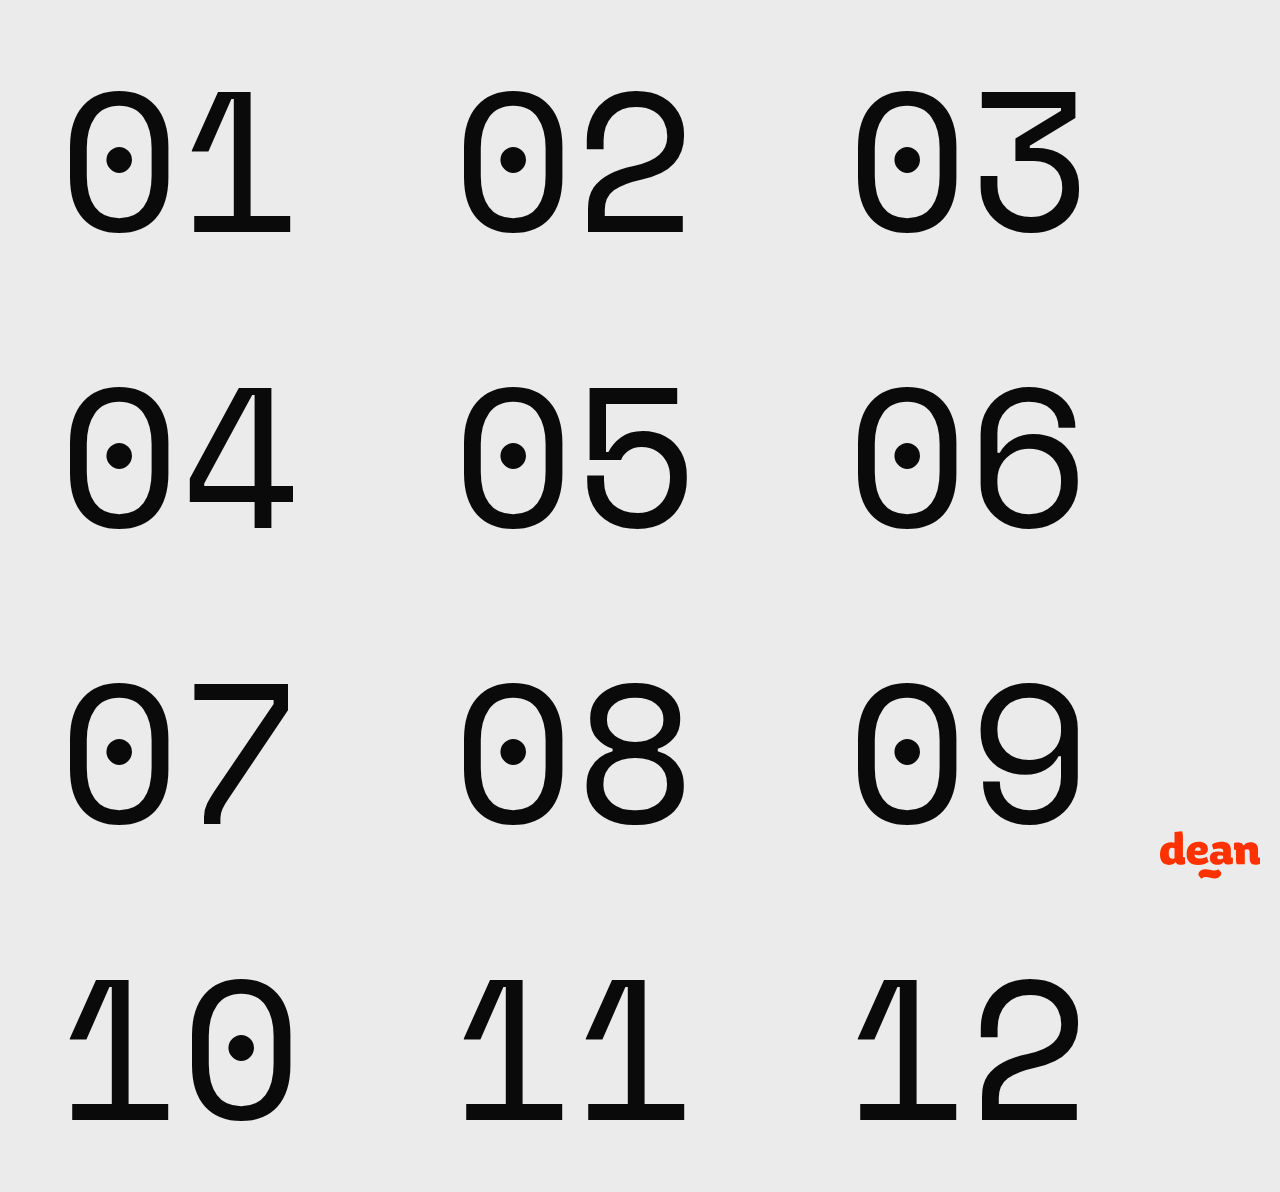
==== index.html @ 3c26eb89 "6" ====
<!DOCTYPE html>
<html lang="en">
  <head>
    <link rel="icon" href="#" type="image/x-icon" />
    <style>
      .img-bottom-right {
        position: fixed;
        bottom: 20px;
        right: 20px;
      }
    </style>
    <meta charset="utf-8" />
    <meta http-equiv="X-UA-Compatible" content="IE=edge" />

    <title>dean.one</title>
    <link rel="stylesheet" href="style.css" />
    <link rel="preconnect" href="https://fonts.googleapis.com" />
    <link rel="preconnect" href="https://fonts.gstatic.com" crossorigin />
    <link
      href="https://fonts.googleapis.com/css2?family=IBM+Plex+Mono&family=Space+Mono&display=swap"
      rel="stylesheet"
    />
  </head>
  
  <body>
    <div>
      <a href="./01-text/01.html">01</a>
      <a href="./02-elemente/02.html">02</a>
      <a href="./03-muster/03.html">03</a>
      <a href="./04-text/04.html">04</a>
      <a href="./05-kreis/05.html">05</a>
      <a href="./06-quadrat/06.html">06</a>
      <a href="./07-dreieck/07.html">07</a>
      <a href="./08-parallelogramm/08.html">08</a>
      <a href="./09-logo-animiert/09.html">09</a>
      <a href="./10-typo/10.html">10</a>
      <a href="./11-produkte/11.html">11</a>
      <a href="./12-danke/12.html">12</a>
    </div>

    <img
      src="./logo/dean.one-Logo-RGB.svg"
      class="img-bottom-right"
      height="50"
      width="100"
    />
  </body>
</html>
---- style.css ----
body {
  background-color: #ebebeb;
  padding: 0;
  width: 100%;
  height: 100vh;
  font-size: 200px;
}

a {
  font-family: 'Space Mono', monospace;
  color: #0a0a0a;
  text-align: center;
  margin-inline: 50px;
  text-decoration-line: none;
  transform-origin: 0% 0%;
  transition: transform 0.3s;
  cursor: none;
}

a:hover {
  color: #fe3200;
}

.active {
  transform: translateX(var(--foo));
}
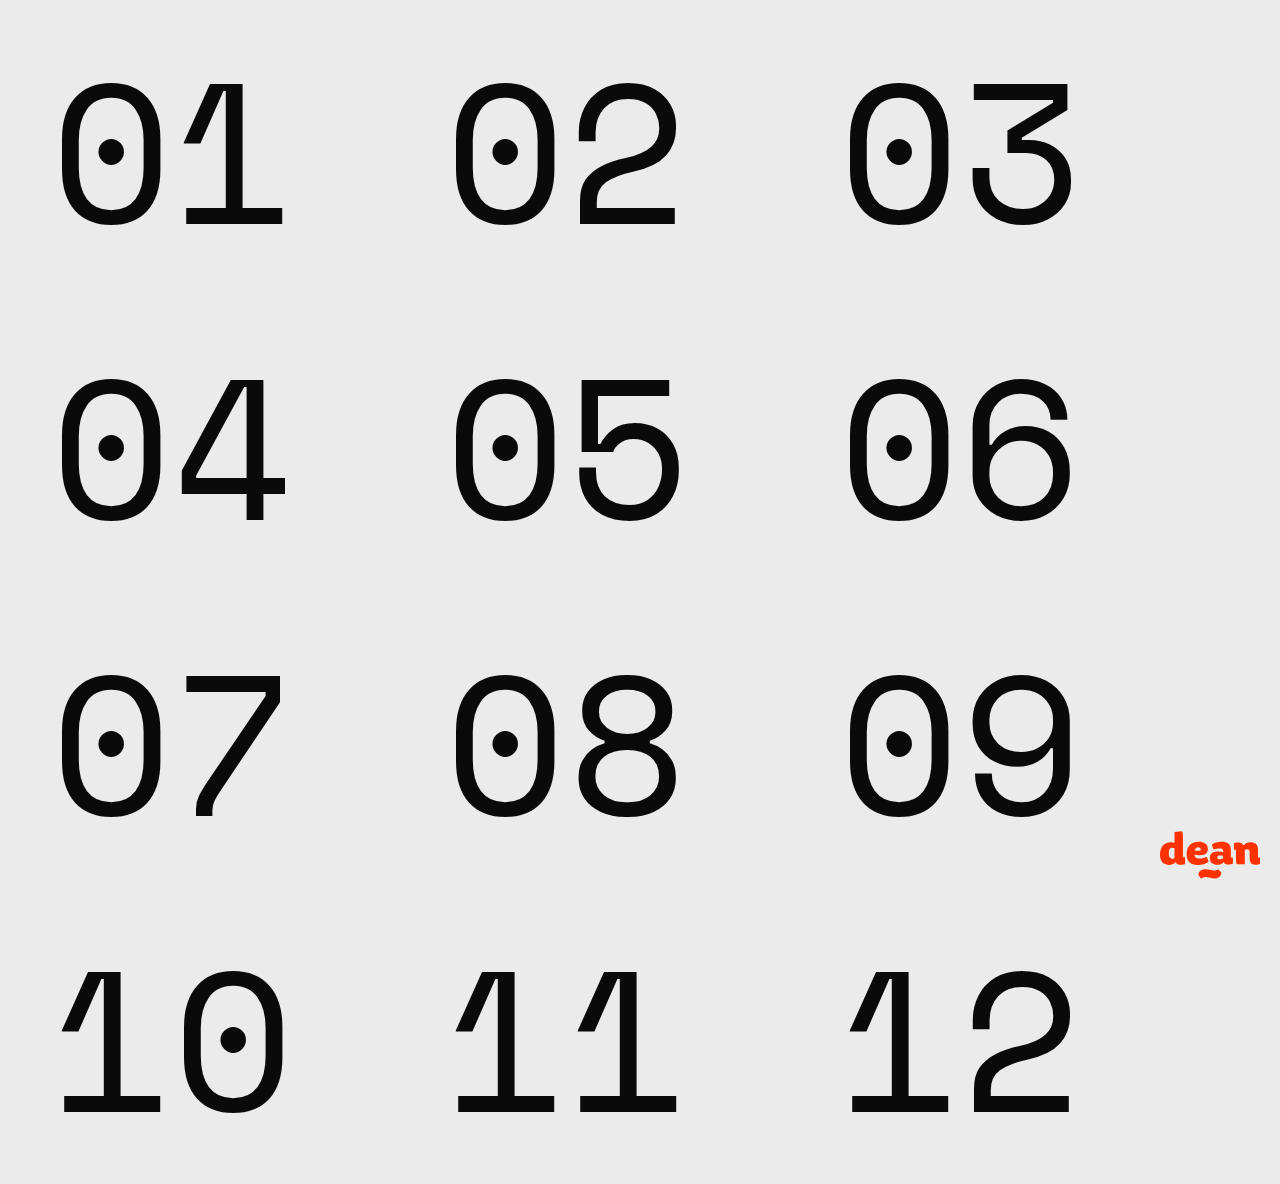
==== commit 5ae57877: "5" ====
--- a/index.html
+++ b/index.html
@@ -10,7 +10,7 @@
       }
     </style>
     <meta charset="utf-8" />
-    <meta http-equiv="X-UA-Compatible" content="IE=edge" />
+    <meta name="viewport" content="width=device-width, initial-scale=1.0" />
 
     <title>dean.one</title>
     <link rel="stylesheet" href="style.css" />
--- a/style.css
+++ b/style.css
@@ -1,5 +1,6 @@
 body {
   background-color: #ebebeb;
+  margin: 0%;
   padding: 0;
   width: 100%;
   height: 100vh;
